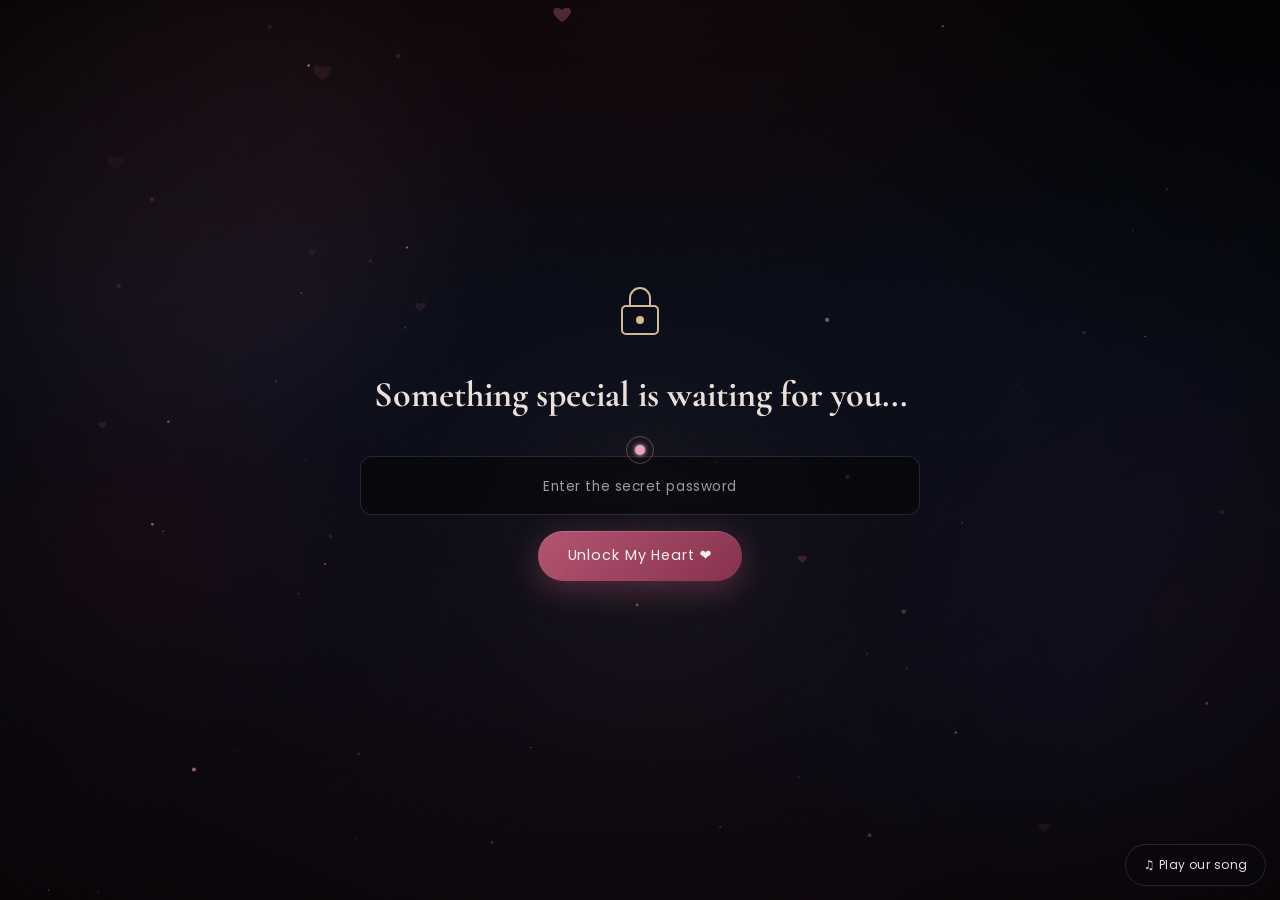
==== birthday.html @ c13ff8ac "kabir" ====
<!DOCTYPE html>
<html lang="en">
<head>
  <meta charset="UTF-8" />
  <meta name="viewport" content="width=device-width, initial-scale=1.0, viewport-fit=cover" />
  <meta name="theme-color" content="#050508" />
  <meta name="description" content="Something special is waiting for Nida." />
  <meta property="og:title" content="Nida ❤️ — Something Special" />
  <meta property="og:description" content="Something special is waiting for you..." />
  <meta property="og:type" content="website" />
  <title>Nida ❤️ — Something Special</title>
  <link rel="preconnect" href="https://fonts.googleapis.com" />
  <link rel="preconnect" href="https://fonts.gstatic.com" crossorigin />
  <link href="https://fonts.googleapis.com/css2?family=Cormorant+Garamond:ital,wght@0,400;0,500;0,600;1,400;1,500&family=Playfair+Display:ital,wght@0,400;0,600;1,400&family=Poppins:wght@300;400;500&display=swap" rel="stylesheet" />
  <link rel="stylesheet" href="css/style.css" />
</head>
<body>
  <div class="bg-layer bg-gradient vignette" aria-hidden="true"></div>

  <!-- Password lock -->
  <section class="lock-screen" id="lock-screen" aria-labelledby="lock-title">
    <div class="early-notice" id="early-notice" hidden>
      <p>The final surprise isn't ready yet ❤️</p>
      <div class="countdown" id="early-countdown"></div>
      <p class="muted" style="font-size:0.85rem;margin-top:0.75rem">
        You can still unlock it if you know the secret.
      </p>
    </div>

    <svg class="lock-icon" viewBox="0 0 64 64" fill="none" stroke="currentColor" stroke-width="2" aria-hidden="true">
      <rect x="14" y="28" width="36" height="28" rx="4" />
      <path d="M22 28 v-8 a10 10 0 0 1 20 0 v8" />
      <circle cx="32" cy="42" r="3" fill="currentColor" />
    </svg>

    <h1 class="lock-screen__title" id="lock-title">Something special is waiting for you...</h1>

    <form class="lock-form" id="lock-form" autocomplete="off">
      <label class="sr-only" for="password-input">Enter the secret password</label>
      <input
        class="lock-input"
        id="password-input"
        type="password"
        inputmode="numeric"
        placeholder="Enter the secret password"
        maxlength="20"
        required
      />
      <button type="submit" class="btn btn-primary magnetic">Unlock My Heart ❤️</button>
      <p class="lock-error" id="lock-error" role="alert"></p>
    </form>
  </section>

  <div id="unlock-reveal" hidden style="position:fixed;inset:0;z-index:7100;display:none;flex-direction:column;align-items:center;justify-content:center;text-align:center;padding:2rem;pointer-events:none">
    <p class="unlock-line page-title" style="opacity:0">Happy Birthday, Nida ❤️</p>
    <p class="unlock-line page-subtitle" style="opacity:0;color:var(--gold)">September 15</p>
    <p class="unlock-line" style="opacity:0;font-family:var(--font-display);font-size:1.25rem">
      Today is all about you.
    </p>
  </div>

  <div class="unlock-overlay" id="unlock-overlay" aria-hidden="true">
    <div class="unlock-burst"></div>
  </div>

  <!-- Unlocked birthday experience -->
  <div class="birthday-content" id="birthday-content" hidden>

    <!-- HERO -->
    <section class="birthday-hero" aria-label="Happy Birthday hero">
      <div class="glow-heart-bg" aria-hidden="true"></div>
      <div class="ornament" aria-hidden="true">
        <span class="ornament__line"></span>
        <span class="ornament__diamond">✦</span>
        <span class="ornament__line"></span>
      </div>
      <p class="birthday-hero__date" style="opacity:0">September 15</p>
      <p class="birthday-hero__label">Happy Birthday</p>
      <h1 class="birthday-hero__name">Nida ❤️</h1>
      <p class="birthday-hero__from">From Kabir</p>
      <div class="ornament" aria-hidden="true" style="margin-top:1.75rem">
        <span class="ornament__line"></span>
        <span class="ornament__diamond">✧</span>
        <span class="ornament__line"></span>
      </div>
      <p class="scroll-hint" aria-hidden="true">Scroll gently</p>
    </section>

    <!-- EPIGRAPH -->
    <section class="section bday-section" aria-label="Dedication">
      <div class="container narrow">
        <blockquote class="epigraph" data-scroll="blur">
          <p>“Some people arrive in your life and quietly become home.”</p>
          <footer>— for Nida, always</footer>
        </blockquote>
      </div>
    </section>

    <!-- MESSAGE -->
    <section class="section bday-section" aria-labelledby="message-heading">
      <div class="container narrow">
        <div class="section-head">
          <span class="chapter-tag">A Message</span>
          <h2 class="page-title" id="message-heading" data-scroll>Today, I just want you to know...</h2>
        </div>
        <div class="message-stack elegant-stack">
          <p>You deserve every beautiful thing life has to offer.</p>
          <p>Your smile has a way of making everything feel a little lighter.</p>
          <p>I hope this year brings you countless reasons to smile.</p>
          <p>And I hope I get to be there for many of those moments.</p>
          <p>Happy Birthday to someone who means more to me than words can explain.</p>
          <p>Always keep smiling, Nida.</p>
          <p class="message-sign">With love,<br />Kabir ❤️</p>
        </div>
      </div>
    </section>

    <!-- WISHES -->
    <section class="section bday-section" aria-labelledby="wishes-heading">
      <div class="container">
        <div class="section-head">
          <span class="chapter-tag">For This Year</span>
          <h2 class="page-title" id="wishes-heading" data-scroll>My wishes for you</h2>
          <p class="page-subtitle">Soft ones. Honest ones. Yours.</p>
        </div>
        <ul class="wish-list">
          <li class="wish-item" data-scroll>
            <span class="wish-item__mark">I.</span>
            <div>
              <h3>Peace</h3>
              <p>Mornings that feel unhurried, and nights that feel safe.</p>
            </div>
          </li>
          <li class="wish-item" data-scroll>
            <span class="wish-item__mark">II.</span>
            <div>
              <h3>Laughter</h3>
              <p>The kind that finds you even on ordinary Tuesdays.</p>
            </div>
          </li>
          <li class="wish-item" data-scroll>
            <span class="wish-item__mark">III.</span>
            <div>
              <h3>Courage</h3>
              <p>To choose yourself — gently, firmly, again and again.</p>
            </div>
          </li>
          <li class="wish-item" data-scroll>
            <span class="wish-item__mark">IV.</span>
            <div>
              <h3>Wonder</h3>
              <p>Little moments that still manage to surprise you.</p>
            </div>
          </li>
          <li class="wish-item" data-scroll>
            <span class="wish-item__mark">V.</span>
            <div>
              <h3>Love</h3>
              <p>The steady kind — including mine, always near.</p>
            </div>
          </li>
        </ul>
      </div>
    </section>

    <!-- GALLERY -->
    <section class="section bday-section" aria-labelledby="gallery-heading">
      <div class="container">
        <div class="section-head">
          <span class="chapter-tag">Portraits of Us</span>
          <h2 class="page-title" id="gallery-heading" data-scroll>A few favorite frames</h2>
          <p class="page-subtitle">Tap to view</p>
        </div>
        <div class="final-gallery classic-gallery">
          <div class="gallery-item" role="button" tabindex="0" aria-label="View photo of Nida">
            <img src="assets/images/nida-1.jpg" alt="Nida" loading="lazy" data-fallback="Beautiful, as always." />
            <div class="gallery-item__caption">Beautiful, as always.</div>
          </div>
          <div class="gallery-item" role="button" tabindex="0" aria-label="View second photo of Nida">
            <img src="assets/images/nida-2.jpg" alt="Nida smiling" loading="lazy" data-fallback="Beautiful, as always." />
            <div class="gallery-item__caption">Beautiful, as always.</div>
          </div>
          <div class="gallery-item" role="button" tabindex="0" aria-label="View photo of us">
            <img src="assets/images/couple-1.jpg" alt="Kabir and Nida" loading="lazy" data-fallback="Us." />
            <div class="gallery-item__caption">Us.</div>
          </div>
          <div class="gallery-item" role="button" tabindex="0" aria-label="View another photo of us">
            <img src="assets/images/couple-2.jpg" alt="Kabir and Nida together" loading="lazy" data-fallback="Us." />
            <div class="gallery-item__caption">Us.</div>
          </div>
        </div>
      </div>
    </section>

    <!-- REASONS -->
    <section class="section bday-section" aria-labelledby="reasons-heading">
      <div class="container narrow">
        <div class="section-head">
          <span class="chapter-tag">Quiet Truths</span>
          <h2 class="page-title" id="reasons-heading" data-scroll>Why you matter to me</h2>
        </div>
        <div class="reason-grid">
          <article class="reason-card" data-scroll>The way your presence softens a room.</article>
          <article class="reason-card" data-scroll>How you care — without needing an audience.</article>
          <article class="reason-card" data-scroll>Your smile, which somehow resets the day.</article>
          <article class="reason-card" data-scroll>The comfort of simply being beside you.</article>
          <article class="reason-card" data-scroll>Your mind — curious, kind, entirely you.</article>
          <article class="reason-card" data-scroll>Every ordinary moment that becomes special with you.</article>
        </div>
      </div>
    </section>

    <!-- PROMISES -->
    <section class="section bday-section" aria-labelledby="promises-heading">
      <div class="container narrow">
        <div class="section-head">
          <span class="chapter-tag">From Me to You</span>
          <h2 class="page-title" id="promises-heading" data-scroll>A few promises</h2>
        </div>
        <ol class="promise-list">
          <li data-scroll>To keep choosing kindness with you.</li>
          <li data-scroll>To celebrate you on more days than just this one.</li>
          <li data-scroll>To keep making memories worth keeping.</li>
          <li data-scroll>To stay — in the quiet ways that matter.</li>
        </ol>
      </div>
    </section>

    <!-- MONOGRAM -->
    <section class="section bday-section monogram-section" aria-label="Kabir and Nida">
      <div class="container text-center">
        <div class="monogram" data-scroll="scale">
          <span>K</span>
          <span class="monogram__heart" aria-hidden="true">♥</span>
          <span>N</span>
        </div>
        <p class="monogram-caption">Kabir × Nida</p>
        <p class="muted" style="margin-top:0.75rem;font-size:0.85rem;letter-spacing:0.12em">EST. in the heart</p>
      </div>
    </section>

    <!-- TAP HEART -->
    <section class="section tap-heart-wrap bday-section" aria-labelledby="tap-heading">
      <div class="section-head">
        <span class="chapter-tag">A Little Game</span>
        <h2 class="page-title" id="tap-heading">Tap the heart...</h2>
      </div>
      <button type="button" class="tap-heart" id="tap-heart" aria-label="Send love">
        <svg viewBox="0 0 64 64" fill="currentColor" aria-hidden="true">
          <path d="M32 56 S4 36 4 22 C4 12 14 8 22 14 C26 17 32 24 32 24 C32 24 38 17 42 14 C50 8 60 12 60 22 C60 36 32 56 32 56 Z"/>
        </svg>
      </button>
      <p class="heart-messages" id="heart-messages" aria-live="polite"></p>
      <div id="heart-after" hidden>
        <p class="page-subtitle" style="color:var(--pink-soft)">Okay... I think you've sent enough love ❤️</p>
        <p class="muted">Although... can you ever send too much?</p>
      </div>
    </section>

    <!-- LOVE METER -->
    <section class="section bday-section" aria-labelledby="meter-heading">
      <div class="love-meter">
        <div class="section-head">
          <span class="chapter-tag">Scientific, Obviously</span>
          <h2 class="page-title" id="meter-heading">How much does Kabir love Nida?</h2>
        </div>
        <p class="love-meter__value" id="love-value">0%</p>
        <label class="sr-only" for="love-slider">Love meter</label>
        <input type="range" id="love-slider" min="0" max="100" value="0" />
        <p class="love-meter__label" id="love-label">Move the slider...</p>
      </div>
    </section>

    <!-- CANDLE WISH -->
    <section class="section bday-section" aria-labelledby="candle-heading">
      <div class="container narrow text-center">
        <div class="section-head">
          <span class="chapter-tag">Make a Wish</span>
          <h2 class="page-title" id="candle-heading" data-scroll>Blow out the candle</h2>
          <p class="page-subtitle">Tap the flame — then wish for something beautiful.</p>
        </div>
        <button type="button" class="candle" id="candle-btn" aria-label="Blow out the candle">
          <span class="candle__flame" id="candle-flame" aria-hidden="true"></span>
          <span class="candle__wick" aria-hidden="true"></span>
          <span class="candle__body" aria-hidden="true"></span>
          <span class="candle__plate" aria-hidden="true"></span>
        </button>
        <p class="candle-wish" id="candle-wish" aria-live="polite"></p>
      </div>
    </section>

    <!-- FINAL -->
    <section class="section bday-section text-center finale-section">
      <div class="ornament" aria-hidden="true">
        <span class="ornament__line"></span>
        <span class="ornament__diamond">✦</span>
        <span class="ornament__line"></span>
      </div>
      <p class="finale-lead" data-scroll>Whenever you're ready...</p>
      <button type="button" class="btn btn-primary magnetic" id="final-surprise-btn">
        One Last Thing...
      </button>
      <p class="made-with-love">Made with love, by Kabir.</p>
    </section>
  </div>

  <div class="lightbox" id="lightbox" aria-hidden="true" role="dialog" aria-label="Photo viewer">
    <button type="button" class="lightbox__close" id="lightbox-close" aria-label="Close">×</button>
    <img id="lightbox-img" src="" alt="" />
  </div>

  <div class="final-sequence" id="final-sequence" aria-live="polite">
    <p class="final-sequence__text" id="final-sequence-text"></p>
  </div>

  <button class="music-btn" type="button" aria-label="Toggle music">
    <span class="eq" aria-hidden="true"><span></span><span></span><span></span><span></span></span>
    <span class="music-label">♫ Play our song</span>
  </button>

  <script src="https://cdn.jsdelivr.net/npm/gsap@3.12.5/dist/gsap.min.js"></script>
  <script src="https://cdn.jsdelivr.net/npm/gsap@3.12.5/dist/ScrollTrigger.min.js"></script>
  <script src="https://cdn.jsdelivr.net/npm/gsap@3.12.5/dist/TextPlugin.min.js"></script>
  <script src="js/main.js"></script>
  <script src="js/animations.js"></script>
  <script src="js/countdown.js"></script>
  <script src="js/birthday.js"></script>
</body>
</html>
---- css/style.css ----
/* ============================================================
   Nida Birthday — Premium Romantic Microsite
   Made with love by Kabir
   ============================================================ */

:root {
  --bg-deep: #050508;
  --bg-navy: #0a0e1a;
  --bg-burgundy: #1a0a10;
  --rose: #e8a0b0;
  --rose-deep: #c45c7a;
  --pink-soft: #f2d0d8;
  --gold: #d4b896;
  --gold-bright: #f0dcc0;
  --warm-white: #f7f0eb;
  --cream: #ebe0d8;
  --text: #f0e8e4;
  --text-muted: rgba(240, 232, 228, 0.65);
  --glass: rgba(255, 255, 255, 0.06);
  --glass-border: rgba(255, 255, 255, 0.12);
  --glow-rose: rgba(196, 92, 122, 0.45);
  --glow-gold: rgba(212, 184, 150, 0.35);
  --font-display: "Cormorant Garamond", "Playfair Display", Georgia, serif;
  --font-serif: "Playfair Display", Georgia, serif;
  --font-sans: "Poppins", system-ui, sans-serif;
  --ease-elegant: cubic-bezier(0.22, 1, 0.36, 1);
  --radius: 16px;
  --transition: 0.45s var(--ease-elegant);
}

*,
*::before,
*::after {
  box-sizing: border-box;
  margin: 0;
  padding: 0;
}

html {
  scroll-behavior: smooth;
  font-size: 16px;
}

body {
  font-family: var(--font-sans);
  background: var(--bg-deep);
  color: var(--text);
  line-height: 1.6;
  overflow-x: hidden;
  min-height: 100vh;
  -webkit-font-smoothing: antialiased;
  cursor: none;
}

body.is-touch,
body.no-custom-cursor {
  cursor: auto;
}

body.is-touch .custom-cursor,
body.no-custom-cursor .custom-cursor {
  display: none !important;
}

img {
  max-width: 100%;
  height: auto;
  display: block;
}

a {
  color: inherit;
  text-decoration: none;
}

button {
  font-family: inherit;
  border: none;
  background: none;
  cursor: none;
  color: inherit;
}

body.is-touch button,
body.no-custom-cursor button {
  cursor: pointer;
}

button:focus-visible,
a:focus-visible,
input:focus-visible {
  outline: 2px solid var(--rose);
  outline-offset: 3px;
}

::selection {
  background: rgba(196, 92, 122, 0.45);
  color: var(--warm-white);
}

/* ---------- Typography ---------- */
.display {
  font-family: var(--font-display);
  font-weight: 400;
  letter-spacing: 0.02em;
}

.serif {
  font-family: var(--font-serif);
}

.muted {
  color: var(--text-muted);
}

.text-center {
  text-align: center;
}

/* ---------- Layout ---------- */
.page {
  position: relative;
  min-height: 100vh;
  isolation: isolate;
}

.section {
  position: relative;
  padding: clamp(3rem, 8vw, 6rem) clamp(1.25rem, 5vw, 4rem);
  z-index: 2;
}

.container {
  width: min(960px, 100%);
  margin-inline: auto;
}

.container-wide {
  width: min(1200px, 100%);
  margin-inline: auto;
}

.hero {
  min-height: 100vh;
  display: flex;
  flex-direction: column;
  align-items: center;
  justify-content: center;
  text-align: center;
  padding: 2rem 1.25rem;
  position: relative;
  z-index: 2;
}

/* ---------- Background layers ---------- */
.bg-layer {
  position: fixed;
  inset: 0;
  z-index: 0;
  pointer-events: none;
  overflow: hidden;
}

.bg-gradient {
  background:
    radial-gradient(ellipse 80% 60% at 50% 0%, rgba(26, 10, 16, 0.9), transparent 55%),
    radial-gradient(ellipse 50% 40% at 80% 80%, rgba(10, 14, 26, 0.8), transparent 50%),
    radial-gradient(ellipse 40% 50% at 10% 60%, rgba(40, 12, 24, 0.5), transparent 45%),
    linear-gradient(180deg, #050508 0%, #0a0e1a 40%, #120810 100%);
}

.vignette::after {
  content: "";
  position: absolute;
  inset: 0;
  background: radial-gradient(ellipse at center, transparent 40%, rgba(0, 0, 0, 0.55) 100%);
  pointer-events: none;
}

.film-grain {
  position: fixed;
  inset: 0;
  z-index: 50;
  pointer-events: none;
  opacity: 0.045;
  mix-blend-mode: overlay;
  background-image: url("data:image/svg+xml,%3Csvg viewBox='0 0 200 200' xmlns='http://www.w3.org/2000/svg'%3E%3Cfilter id='n'%3E%3CfeTurbulence type='fractalNoise' baseFrequency='0.85' numOctaves='4' stitchTiles='stitch'/%3E%3C/filter%3E%3Crect width='100%25' height='100%25' filter='url(%23n)'/%3E%3C/svg%3E");
}

.canvas-particles {
  position: fixed;
  inset: 0;
  width: 100%;
  height: 100%;
  z-index: 1;
  pointer-events: none;
}

/* Soft ambient blobs */
.blob {
  position: absolute;
  border-radius: 50%;
  filter: blur(80px);
  opacity: 0.35;
  animation: blobFloat 18s ease-in-out infinite;
}

.blob-1 {
  width: 40vw;
  height: 40vw;
  max-width: 480px;
  max-height: 480px;
  background: rgba(196, 92, 122, 0.35);
  top: -10%;
  left: -5%;
}

.blob-2 {
  width: 35vw;
  height: 35vw;
  max-width: 400px;
  max-height: 400px;
  background: rgba(80, 40, 100, 0.3);
  bottom: 10%;
  right: -8%;
  animation-delay: -6s;
}

.blob-3 {
  width: 25vw;
  height: 25vw;
  max-width: 280px;
  max-height: 280px;
  background: rgba(212, 184, 150, 0.15);
  top: 45%;
  left: 40%;
  animation-delay: -12s;
}

@keyframes blobFloat {
  0%, 100% { transform: translate(0, 0) scale(1); }
  33% { transform: translate(30px, -20px) scale(1.05); }
  66% { transform: translate(-20px, 25px) scale(0.95); }
}

/* ---------- Custom cursor ---------- */
.custom-cursor {
  position: fixed;
  top: 0;
  left: 0;
  width: 10px;
  height: 10px;
  border-radius: 50%;
  background: var(--rose);
  box-shadow: 0 0 16px var(--glow-rose), 0 0 4px var(--pink-soft);
  pointer-events: none;
  z-index: 9999;
  transform: translate(-50%, -50%);
  mix-blend-mode: screen;
  transition: width 0.25s var(--ease-elegant), height 0.25s var(--ease-elegant), background 0.25s;
  will-change: transform;
}

.custom-cursor.expanded {
  width: 48px;
  height: 48px;
  background: rgba(232, 160, 176, 0.25);
  border: 1px solid rgba(232, 160, 176, 0.5);
  mix-blend-mode: normal;
}

.custom-cursor.view-mode {
  width: auto;
  height: auto;
  padding: 0.4rem 0.75rem;
  border-radius: 999px;
  background: rgba(10, 8, 12, 0.85);
  border: 1px solid var(--glass-border);
  font-size: 0.7rem;
  letter-spacing: 0.08em;
  color: var(--pink-soft);
  mix-blend-mode: normal;
  box-shadow: 0 4px 24px rgba(0, 0, 0, 0.4);
}

.custom-cursor.view-mode::after {
  content: attr(data-label);
  white-space: nowrap;
}

.custom-cursor-ring {
  position: fixed;
  top: 0;
  left: 0;
  width: 28px;
  height: 28px;
  border: 1px solid rgba(232, 160, 176, 0.35);
  border-radius: 50%;
  pointer-events: none;
  z-index: 9998;
  transform: translate(-50%, -50%);
  transition: width 0.3s, height 0.3s, opacity 0.3s;
  will-change: transform;
}

/* ---------- Page transition overlay ---------- */
.page-transition {
  position: fixed;
  inset: 0;
  z-index: 10000;
  background: #000;
  display: flex;
  align-items: center;
  justify-content: center;
  pointer-events: none;
  opacity: 0;
  visibility: hidden;
}

.page-transition.active {
  pointer-events: all;
  visibility: visible;
}

.page-transition__text {
  font-family: var(--font-display);
  font-size: clamp(1.5rem, 4vw, 2.5rem);
  color: var(--pink-soft);
  letter-spacing: 0.15em;
  opacity: 0;
}

/* ---------- Buttons ---------- */
.btn {
  display: inline-flex;
  align-items: center;
  justify-content: center;
  gap: 0.5rem;
  padding: 0.95rem 1.85rem;
  min-height: 48px;
  border-radius: 999px;
  font-size: 0.9rem;
  font-weight: 400;
  letter-spacing: 0.06em;
  position: relative;
  overflow: hidden;
  transition: transform var(--transition), box-shadow var(--transition), background var(--transition);
  z-index: 1;
}

.btn-primary {
  background: linear-gradient(135deg, rgba(196, 92, 122, 0.9), rgba(140, 50, 80, 0.95));
  color: var(--warm-white);
  box-shadow: 0 8px 32px rgba(196, 92, 122, 0.35), inset 0 1px 0 rgba(255, 255, 255, 0.15);
}

.btn-primary:hover,
.btn-primary:focus-visible {
  transform: translateY(-2px);
  box-shadow: 0 12px 40px rgba(196, 92, 122, 0.5), inset 0 1px 0 rgba(255, 255, 255, 0.2);
}

.btn-ghost {
  background: transparent;
  border: 1px solid var(--glass-border);
  color: var(--pink-soft);
  backdrop-filter: blur(8px);
}

.btn-ghost:hover,
.btn-ghost:focus-visible {
  background: var(--glass);
  border-color: rgba(232, 160, 176, 0.4);
  transform: translateY(-2px);
}

.btn-gold {
  background: linear-gradient(135deg, rgba(212, 184, 150, 0.25), rgba(196, 92, 122, 0.35));
  border: 1px solid rgba(212, 184, 150, 0.4);
  color: var(--gold-bright);
}

.magnetic {
  will-change: transform;
}

/* ---------- Music control ---------- */
.music-btn {
  position: fixed;
  bottom: 1.25rem;
  right: 1.25rem;
  z-index: 100;
  display: inline-flex;
  align-items: center;
  gap: 0.6rem;
  padding: 0.7rem 1.1rem;
  border-radius: 999px;
  background: rgba(10, 8, 14, 0.75);
  border: 1px solid var(--glass-border);
  backdrop-filter: blur(12px);
  font-size: 0.75rem;
  letter-spacing: 0.04em;
  color: var(--cream);
  transition: var(--transition);
}

.music-btn:hover {
  border-color: rgba(232, 160, 176, 0.45);
  color: var(--pink-soft);
}

.eq {
  display: none;
  align-items: flex-end;
  gap: 2px;
  height: 14px;
}

.music-btn.is-playing .eq {
  display: inline-flex;
}

.eq span {
  width: 2px;
  background: var(--rose);
  border-radius: 1px;
  animation: eqBounce 0.8s ease-in-out infinite;
}

.eq span:nth-child(1) { height: 40%; animation-delay: 0s; }
.eq span:nth-child(2) { height: 80%; animation-delay: 0.15s; }
.eq span:nth-child(3) { height: 55%; animation-delay: 0.3s; }
.eq span:nth-child(4) { height: 90%; animation-delay: 0.1s; }

@keyframes eqBounce {
  0%, 100% { transform: scaleY(0.4); }
  50% { transform: scaleY(1); }
}

/* ---------- Countdown ---------- */
.countdown {
  display: flex;
  flex-wrap: wrap;
  justify-content: center;
  gap: clamp(0.75rem, 3vw, 1.5rem);
  margin: 2.5rem 0;
}

.countdown__unit {
  min-width: clamp(70px, 18vw, 110px);
  padding: 1.1rem 0.75rem;
  background: var(--glass);
  border: 1px solid var(--glass-border);
  border-radius: var(--radius);
  backdrop-filter: blur(16px);
  text-align: center;
  box-shadow: 0 8px 32px rgba(0, 0, 0, 0.3);
}

.countdown__value {
  font-family: var(--font-display);
  font-size: clamp(2rem, 8vw, 3.5rem);
  line-height: 1.1;
  color: var(--warm-white);
  text-shadow: 0 0 40px var(--glow-rose);
}

.countdown__label {
  font-size: 0.65rem;
  text-transform: uppercase;
  letter-spacing: 0.18em;
  color: var(--text-muted);
  margin-top: 0.35rem;
}

.countdown--huge .countdown__value {
  font-size: clamp(2.5rem, 12vw, 5rem);
}

.countdown--hours-only .countdown__unit {
  min-width: clamp(90px, 22vw, 140px);
}

.countdown-complete {
  font-family: var(--font-display);
  font-size: clamp(1.75rem, 5vw, 2.75rem);
  color: var(--pink-soft);
  text-shadow: 0 0 30px var(--glow-rose);
}

/* ---------- Signature / footer ---------- */
.made-with-love {
  margin-top: 2.5rem;
  font-size: 0.8rem;
  letter-spacing: 0.08em;
  color: var(--text-muted);
}

/* ---------- Index hero ---------- */
.hero-line {
  font-family: var(--font-display);
  font-size: clamp(1.25rem, 3.5vw, 1.85rem);
  color: var(--cream);
  opacity: 0;
  margin-bottom: 1rem;
}

.hero-name {
  font-family: var(--font-display);
  font-size: clamp(3.5rem, 14vw, 7rem);
  line-height: 1;
  color: var(--warm-white);
  text-shadow: 0 0 60px var(--glow-rose);
  opacity: 0;
  margin: 0.5rem 0 1.25rem;
}

.hero-name .char {
  display: inline-block;
}

.hero-sub {
  font-size: clamp(0.95rem, 2.5vw, 1.15rem);
  color: var(--text-muted);
  opacity: 0;
  margin-bottom: 0.5rem;
}

.heart-glow {
  display: inline-block;
  color: var(--rose-deep);
  filter: drop-shadow(0 0 12px var(--glow-rose));
  animation: heartPulse 2.4s ease-in-out infinite;
}

@keyframes heartPulse {
  0%, 100% { transform: scale(1); filter: drop-shadow(0 0 8px var(--glow-rose)); }
  50% { transform: scale(1.12); filter: drop-shadow(0 0 20px var(--glow-rose)); }
}

/* ---------- Day 1 — Envelope ---------- */
.envelope-scene {
  display: flex;
  flex-direction: column;
  align-items: center;
  gap: 1.5rem;
  max-width: 560px;
  margin: 0 auto;
  width: 100%;
}

.mail-stage {
  position: relative;
  width: min(300px, 82vw);
  height: 220px;
  display: flex;
  align-items: flex-end;
  justify-content: center;
  margin: 0.5rem 0 0.25rem;
  overflow: visible;
}

.envelope {
  position: relative;
  width: 100%;
  height: 170px;
  cursor: none;
  perspective: 1200px;
  transform-style: preserve-3d;
  z-index: 2;
}

body.is-touch .envelope,
body.no-custom-cursor .envelope {
  cursor: pointer;
}

.envelope.is-open {
  pointer-events: none;
}

.envelope__back {
  position: absolute;
  inset: 0;
  background: linear-gradient(145deg, #2e1822, #1a0c14);
  border: 1px solid rgba(212, 184, 150, 0.28);
  border-radius: 8px;
  box-shadow: 0 18px 40px rgba(0, 0, 0, 0.45);
  z-index: 1;
}

.envelope__letter {
  position: absolute;
  left: 50%;
  top: 28%;
  width: 86%;
  min-height: 100px;
  padding: 1.1rem 1rem;
  background: linear-gradient(180deg, #f7efe8, #eadfd4);
  color: #2a1818;
  border-radius: 6px;
  font-family: var(--font-display);
  font-size: clamp(1rem, 3.2vw, 1.2rem);
  text-align: center;
  line-height: 1.35;
  display: flex;
  align-items: center;
  justify-content: center;
  z-index: 2;
  opacity: 0;
  transform: translateX(-50%) translateY(36px) scale(0.94);
  box-shadow: 0 8px 24px rgba(0, 0, 0, 0.25);
  pointer-events: none;
}

.envelope__letter.is-out {
  z-index: 5;
}

.envelope__pocket {
  position: absolute;
  inset: 0;
  z-index: 3;
  pointer-events: none;
  border-radius: 8px;
  overflow: hidden;
}

.envelope__pocket::before {
  content: "";
  position: absolute;
  left: 0;
  right: 0;
  bottom: 0;
  height: 58%;
  background: linear-gradient(180deg, #241018 0%, #1a0c14 100%);
  border: 1px solid rgba(212, 184, 150, 0.2);
  border-top: none;
  border-radius: 0 0 8px 8px;
  clip-path: polygon(0 35%, 50% 0, 100% 35%, 100% 100%, 0 100%);
}

.envelope__flap {
  position: absolute;
  top: 0;
  left: 0;
  width: 100%;
  height: 55%;
  z-index: 4;
  transform-origin: top center;
  transform-style: preserve-3d;
  backface-visibility: hidden;
}

.envelope__flap::before {
  content: "";
  position: absolute;
  inset: 0;
  background: linear-gradient(160deg, #3d1c2a, #261018);
  border: 1px solid rgba(212, 184, 150, 0.25);
  clip-path: polygon(0 0, 100% 0, 50% 100%);
  box-shadow: 0 6px 16px rgba(0, 0, 0, 0.2);
}

.envelope.is-open .envelope__flap {
  z-index: 1;
}

.envelope__seal {
  position: absolute;
  top: 42%;
  left: 50%;
  transform: translate(-50%, -50%);
  width: 40px;
  height: 40px;
  border-radius: 50%;
  background: radial-gradient(circle at 35% 35%, var(--rose), var(--rose-deep));
  box-shadow: 0 0 20px var(--glow-rose), 0 4px 10px rgba(0, 0, 0, 0.35);
  z-index: 6;
  display: flex;
  align-items: center;
  justify-content: center;
  font-size: 1rem;
  color: #fff;
}

.letter-reveal {
  max-width: 520px;
  margin: 0.5rem auto 0;
  text-align: center;
  position: relative;
  z-index: 2;
  padding: 0 0.5rem 2rem;
}

.letter-reveal.is-visible {
  margin-top: 0.75rem;
}

.letter-reveal p {
  font-family: var(--font-display);
  font-size: clamp(1.05rem, 2.8vw, 1.35rem);
  line-height: 1.75;
  color: var(--cream);
  margin-bottom: 1rem;
  opacity: 0;
}

.hint-tap {
  font-size: 0.8rem;
  letter-spacing: 0.1em;
  color: var(--text-muted);
  margin-top: 0.25rem;
  transition: opacity 0.4s ease;
}

/* ---------- Day 2 — Compliment cards ---------- */
.cards-grid {
  display: grid;
  grid-template-columns: repeat(auto-fill, minmax(min(100%, 220px), 1fr));
  gap: 1.25rem;
  perspective: 1200px;
}

.compliment-card {
  position: relative;
  height: 140px;
  transform-style: preserve-3d;
  cursor: none;
}

body.is-touch .compliment-card {
  cursor: pointer;
}

.compliment-card__inner {
  position: absolute;
  inset: 0;
  transform-style: preserve-3d;
  transition: transform 0.8s var(--ease-elegant);
}

.compliment-card.is-flipped .compliment-card__inner {
  transform: rotateY(180deg);
}

.compliment-card__face {
  position: absolute;
  inset: 0;
  backface-visibility: hidden;
  -webkit-backface-visibility: hidden;
  border-radius: var(--radius);
  display: flex;
  align-items: center;
  justify-content: center;
  padding: 1.25rem;
  text-align: center;
  border: 1px solid var(--glass-border);
}

.compliment-card__front {
  background: rgba(20, 12, 18, 0.85);
  backdrop-filter: blur(12px);
  filter: blur(1px);
  color: var(--text-muted);
  font-size: 0.85rem;
  letter-spacing: 0.12em;
  text-transform: uppercase;
}

.compliment-card.is-flipped .compliment-card__front {
  filter: none;
}

.compliment-card__back {
  background: linear-gradient(145deg, rgba(60, 24, 36, 0.95), rgba(30, 12, 22, 0.98));
  transform: rotateY(180deg);
  font-family: var(--font-display);
  font-size: clamp(1.05rem, 2.5vw, 1.3rem);
  color: var(--warm-white);
  box-shadow: 0 0 40px var(--glow-rose), inset 0 0 30px rgba(196, 92, 122, 0.15);
  border-color: rgba(232, 160, 176, 0.35);
}

.final-compliment {
  margin-top: 3rem;
  font-family: var(--font-display);
  font-size: clamp(1.2rem, 3vw, 1.6rem);
  color: var(--pink-soft);
  text-align: center;
  opacity: 0;
}

/* ---------- Day 3 — Memories ---------- */
.memory-stage {
  position: relative;
}

.memory-item {
  display: grid;
  grid-template-columns: 1fr;
  gap: 1.5rem;
  align-items: center;
  margin-bottom: clamp(4rem, 12vh, 8rem);
  opacity: 0;
}

@media (min-width: 768px) {
  .memory-item {
    grid-template-columns: 1.2fr 0.8fr;
    gap: 3rem;
  }

  .memory-item:nth-child(even) {
    grid-template-columns: 0.8fr 1.2fr;
  }

  .memory-item:nth-child(even) .memory-frame {
    order: 2;
  }
}

.memory-frame {
  position: relative;
  border-radius: 4px;
  overflow: hidden;
  aspect-ratio: 4 / 5;
  max-height: 70vh;
  background: linear-gradient(145deg, #1a1018, #0e0a10);
  box-shadow:
    0 30px 80px rgba(0, 0, 0, 0.55),
    0 0 0 1px rgba(212, 184, 150, 0.2),
    inset 0 0 60px rgba(0, 0, 0, 0.3);
}

.memory-frame::before {
  content: "";
  position: absolute;
  inset: 0;
  border: 12px solid rgba(20, 12, 16, 0.9);
  z-index: 2;
  pointer-events: none;
  box-shadow: inset 0 0 40px rgba(0, 0, 0, 0.4);
}

.memory-frame::after {
  content: "";
  position: absolute;
  inset: 0;
  background: linear-gradient(120deg, transparent 40%, rgba(255, 200, 180, 0.08) 50%, transparent 60%);
  z-index: 3;
  pointer-events: none;
  mix-blend-mode: soft-light;
  animation: lightLeak 8s ease-in-out infinite;
}

@keyframes lightLeak {
  0%, 100% { opacity: 0.3; transform: translateX(-10%); }
  50% { opacity: 0.7; transform: translateX(10%); }
}

.memory-frame img {
  width: 100%;
  height: 100%;
  object-fit: cover;
  transform: scale(1.08);
  will-change: transform;
}

.memory-placeholder {
  width: 100%;
  height: 100%;
  display: flex;
  flex-direction: column;
  align-items: center;
  justify-content: center;
  gap: 0.75rem;
  background:
    radial-gradient(circle at 30% 30%, rgba(196, 92, 122, 0.25), transparent 50%),
    linear-gradient(160deg, #1e1218, #0c0810);
  color: var(--text-muted);
  font-family: var(--font-display);
  font-size: 1.1rem;
  padding: 2rem;
  text-align: center;
}

.memory-caption {
  font-family: var(--font-display);
  font-size: clamp(1.35rem, 3.5vw, 2rem);
  color: var(--cream);
  line-height: 1.4;
}

.memory-caption span {
  display: block;
  font-family: var(--font-sans);
  font-size: 0.75rem;
  letter-spacing: 0.14em;
  text-transform: uppercase;
  color: var(--gold);
  margin-bottom: 0.75rem;
}

.memory-closing {
  text-align: center;
  font-family: var(--font-display);
  font-size: clamp(1.25rem, 3.5vw, 1.85rem);
  color: var(--pink-soft);
  max-width: 560px;
  margin: 0 auto 3rem;
  line-height: 1.5;
}

/* ---------- Day 4 — Letter ---------- */
.letter-page {
  background:
    radial-gradient(ellipse at 50% 20%, rgba(80, 40, 30, 0.35), transparent 50%),
    linear-gradient(180deg, #0c080a 0%, #16100e 50%, #0a0808 100%);
}

.letter-paper {
  width: min(640px, 100%);
  margin: 0 auto;
  padding: clamp(2rem, 6vw, 3.5rem);
  background:
    linear-gradient(180deg, rgba(40, 28, 24, 0.92), rgba(28, 18, 16, 0.95));
  border: 1px solid rgba(212, 184, 150, 0.18);
  border-radius: 4px;
  box-shadow:
    0 40px 100px rgba(0, 0, 0, 0.55),
    inset 0 0 80px rgba(0, 0, 0, 0.25),
    0 0 60px rgba(180, 100, 60, 0.08);
  position: relative;
}

.letter-paper::before {
  content: "";
  position: absolute;
  inset: 0;
  opacity: 0.04;
  background-image: url("data:image/svg+xml,%3Csvg viewBox='0 0 200 200' xmlns='http://www.w3.org/2000/svg'%3E%3Cfilter id='n'%3E%3CfeTurbulence type='fractalNoise' baseFrequency='0.7' numOctaves='3'/%3E%3C/filter%3E%3Crect width='100%25' height='100%25' filter='url(%23n)'/%3E%3C/svg%3E");
  pointer-events: none;
}

.letter-greeting {
  font-family: var(--font-display);
  font-size: clamp(1.75rem, 4vw, 2.25rem);
  color: var(--gold-bright);
  margin-bottom: 1.75rem;
  opacity: 0;
}

.letter-body {
  font-family: "Cormorant Garamond", var(--font-display);
  font-size: clamp(1.1rem, 2.8vw, 1.35rem);
  line-height: 1.9;
  color: var(--cream);
  white-space: pre-wrap;
  min-height: 200px;
}

.letter-body .typed-cursor {
  display: inline-block;
  width: 2px;
  height: 1.1em;
  background: var(--rose);
  margin-left: 2px;
  vertical-align: text-bottom;
  animation: blink 0.8s step-end infinite;
}

@keyframes blink {
  50% { opacity: 0; }
}

.letter-sign {
  margin-top: 2.5rem;
  font-family: var(--font-display);
  font-size: 1.25rem;
  color: var(--pink-soft);
  opacity: 0;
}

.heart-svg {
  width: 64px;
  height: 64px;
  margin-top: 1.5rem;
  opacity: 0;
}

.heart-svg path {
  fill: none;
  stroke: var(--rose-deep);
  stroke-width: 2;
  stroke-linecap: round;
  stroke-linejoin: round;
}

/* ---------- Day 5 — Quiz ---------- */
.quiz-card {
  width: min(560px, 100%);
  margin: 0 auto;
  padding: clamp(1.5rem, 4vw, 2.5rem);
  background: var(--glass);
  border: 1px solid var(--glass-border);
  border-radius: var(--radius);
  backdrop-filter: blur(16px);
  text-align: center;
}

.quiz-progress {
  display: flex;
  justify-content: center;
  gap: 0.5rem;
  margin-bottom: 1.5rem;
}

.quiz-dot {
  width: 8px;
  height: 8px;
  border-radius: 50%;
  background: rgba(255, 255, 255, 0.15);
  transition: var(--transition);
}

.quiz-dot.active {
  background: var(--rose);
  box-shadow: 0 0 12px var(--glow-rose);
}

.quiz-dot.done {
  background: var(--gold);
}

.quiz-question {
  font-family: var(--font-display);
  font-size: clamp(1.35rem, 3.5vw, 1.85rem);
  margin-bottom: 1.75rem;
  color: var(--warm-white);
}

.quiz-options {
  display: flex;
  flex-direction: column;
  gap: 0.75rem;
}

.quiz-option {
  padding: 1rem 1.25rem;
  border-radius: 12px;
  background: rgba(255, 255, 255, 0.04);
  border: 1px solid var(--glass-border);
  font-size: 0.95rem;
  transition: var(--transition);
  min-height: 48px;
}

.quiz-option:hover,
.quiz-option:focus-visible {
  background: rgba(196, 92, 122, 0.2);
  border-color: rgba(232, 160, 176, 0.4);
  transform: translateY(-2px);
}

.quiz-feedback {
  margin-top: 1.5rem;
  font-family: var(--font-display);
  font-size: 1.15rem;
  color: var(--pink-soft);
  min-height: 2em;
}

.quiz-score {
  font-size: 0.8rem;
  letter-spacing: 0.1em;
  color: var(--gold);
  margin-bottom: 1rem;
}

.quiz-result {
  display: none;
  text-align: center;
}

.quiz-result.is-visible {
  display: block;
}

/* ---------- Day 6 — Suspense ---------- */
.suspense-text {
  font-family: var(--font-display);
  font-size: clamp(1.5rem, 5vw, 2.75rem);
  color: var(--warm-white);
  text-align: center;
  min-height: 1.4em;
}

.pulse-heart {
  width: 80px;
  height: 80px;
  margin: 2rem auto;
  color: var(--rose-deep);
  filter: drop-shadow(0 0 24px var(--glow-rose));
}

.do-not-open {
  margin-top: 2rem;
}

.lock-message {
  margin-top: 1.5rem;
  font-family: var(--font-display);
  font-size: 1.2rem;
  color: var(--pink-soft);
  opacity: 0;
}

/* ---------- Birthday lock screen ---------- */
.lock-screen {
  min-height: 100vh;
  display: flex;
  flex-direction: column;
  align-items: center;
  justify-content: center;
  padding: 2rem 1.25rem;
  position: relative;
  z-index: 5;
}

.lock-screen__title {
  font-family: var(--font-display);
  font-size: clamp(1.5rem, 4vw, 2.25rem);
  text-align: center;
  margin-bottom: 2rem;
  color: var(--cream);
}

.lock-form {
  width: min(360px, 100%);
  display: flex;
  flex-direction: column;
  gap: 1rem;
  align-items: center;
}

.lock-input {
  width: 100%;
  padding: 1rem 1.25rem;
  border-radius: 12px;
  border: 1px solid var(--glass-border);
  background: rgba(0, 0, 0, 0.45);
  color: var(--warm-white);
  font-size: 16px; /* prevents iOS zoom on focus */
  letter-spacing: 0.2em;
  text-align: center;
  font-family: var(--font-sans);
  transition: var(--transition);
  cursor: text;
}

.lock-input::placeholder {
  letter-spacing: 0.04em;
  color: var(--text-muted);
  font-size: 0.85rem;
}

.lock-input:focus {
  border-color: rgba(232, 160, 176, 0.5);
  box-shadow: 0 0 30px rgba(196, 92, 122, 0.25);
  outline: none;
}

.lock-error {
  font-family: var(--font-display);
  color: var(--rose);
  font-size: 1.05rem;
  min-height: 1.5em;
  text-align: center;
  opacity: 0;
}

.lock-icon {
  width: 64px;
  height: 64px;
  margin-bottom: 1.5rem;
  color: var(--gold);
}

.early-notice {
  text-align: center;
  max-width: 420px;
  margin: 0 auto 2rem;
  padding: 1.25rem;
  border: 1px solid var(--glass-border);
  border-radius: var(--radius);
  background: var(--glass);
}

.early-notice p {
  font-family: var(--font-display);
  font-size: 1.15rem;
  color: var(--pink-soft);
  margin-bottom: 1rem;
}

/* ---------- Birthday content ---------- */
.birthday-content {
  display: none;
  position: relative;
  z-index: 2;
}

.birthday-content.is-unlocked {
  display: block;
}

.birthday-hero {
  min-height: 100vh;
  display: flex;
  flex-direction: column;
  align-items: center;
  justify-content: center;
  text-align: center;
  padding: 2rem;
  position: relative;
  overflow: hidden;
}

.glow-heart-bg {
  position: absolute;
  width: min(420px, 80vw);
  height: min(420px, 80vw);
  border-radius: 50%;
  background: radial-gradient(circle, rgba(196, 92, 122, 0.45) 0%, rgba(196, 92, 122, 0.1) 40%, transparent 70%);
  filter: blur(20px);
  z-index: 0;
  animation: heartPulse 3s ease-in-out infinite;
}

.birthday-hero__label {
  font-family: var(--font-display);
  font-size: clamp(2.5rem, 10vw, 5rem);
  color: var(--cream);
  position: relative;
  z-index: 1;
  opacity: 0;
}

.birthday-hero__name {
  font-family: var(--font-display);
  font-size: clamp(4rem, 16vw, 8rem);
  line-height: 1;
  color: var(--warm-white);
  text-shadow: 0 0 80px var(--glow-rose);
  position: relative;
  z-index: 1;
  opacity: 0;
  margin: 0.25rem 0;
}

.birthday-hero__from {
  font-size: 1rem;
  letter-spacing: 0.2em;
  text-transform: uppercase;
  color: var(--gold);
  position: relative;
  z-index: 1;
  opacity: 0;
  margin-top: 1rem;
}

.message-stack {
  max-width: 640px;
  margin: 0 auto;
  text-align: center;
}

.message-stack p {
  font-family: var(--font-display);
  font-size: clamp(1.15rem, 3vw, 1.55rem);
  line-height: 1.8;
  color: var(--cream);
  margin-bottom: 1.5rem;
  opacity: 0;
}

/* Final gallery */
.final-gallery {
  display: grid;
  grid-template-columns: repeat(2, 1fr);
  gap: 1rem;
}

@media (min-width: 768px) {
  .final-gallery {
    gap: 1.5rem;
  }
}

.gallery-item {
  position: relative;
  border-radius: 12px;
  overflow: hidden;
  aspect-ratio: 3 / 4;
  background: #120c10;
  border: 1px solid var(--glass-border);
  cursor: none;
}

body.is-touch .gallery-item {
  cursor: pointer;
}

.gallery-item img,
.gallery-item .memory-placeholder {
  width: 100%;
  height: 100%;
  object-fit: cover;
  transition: transform 0.8s var(--ease-elegant);
}

.gallery-item:hover img {
  transform: scale(1.06);
}

.gallery-item__caption {
  position: absolute;
  bottom: 0;
  left: 0;
  right: 0;
  padding: 1.5rem 1rem 1rem;
  background: linear-gradient(transparent, rgba(0, 0, 0, 0.75));
  font-family: var(--font-display);
  font-size: 1.1rem;
  color: var(--warm-white);
  z-index: 2;
}

/* Lightbox */
.lightbox {
  position: fixed;
  inset: 0;
  z-index: 8000;
  background: rgba(0, 0, 0, 0.92);
  display: flex;
  align-items: center;
  justify-content: center;
  padding: 2rem;
  opacity: 0;
  visibility: hidden;
  transition: opacity 0.4s, visibility 0.4s;
}

.lightbox.is-open {
  opacity: 1;
  visibility: visible;
}

.lightbox img {
  max-width: min(900px, 95vw);
  max-height: 85vh;
  object-fit: contain;
  border-radius: 4px;
  box-shadow: 0 20px 80px rgba(0, 0, 0, 0.6);
}

.lightbox__close {
  position: absolute;
  top: 1.25rem;
  right: 1.25rem;
  width: 44px;
  height: 44px;
  border-radius: 50%;
  border: 1px solid var(--glass-border);
  color: var(--warm-white);
  font-size: 1.25rem;
  display: flex;
  align-items: center;
  justify-content: center;
  background: rgba(0, 0, 0, 0.5);
}

/* Interactive heart */
.tap-heart-wrap {
  text-align: center;
  padding: 4rem 1rem;
}

.tap-heart {
  width: 120px;
  height: 120px;
  margin: 1.5rem auto;
  border: none;
  background: transparent;
  color: var(--rose-deep);
  filter: drop-shadow(0 0 30px var(--glow-rose));
  transition: transform 0.2s;
  display: block;
}

.tap-heart:active {
  transform: scale(0.92);
}

.tap-heart svg {
  width: 100%;
  height: 100%;
}

.heart-messages {
  min-height: 3em;
  font-family: var(--font-display);
  font-size: 1.2rem;
  color: var(--pink-soft);
  margin-top: 1rem;
}

/* Love meter */
.love-meter {
  max-width: 480px;
  margin: 0 auto;
  text-align: center;
}

.love-meter input[type="range"] {
  width: 100%;
  margin: 1.5rem 0;
  -webkit-appearance: none;
  appearance: none;
  height: 8px;
  border-radius: 999px;
  background: linear-gradient(90deg, rgba(196, 92, 122, 0.3), rgba(212, 184, 150, 0.5));
  outline: none;
  cursor: none;
}

body.is-touch .love-meter input[type="range"] {
  cursor: pointer;
}

.love-meter input[type="range"]::-webkit-slider-thumb {
  -webkit-appearance: none;
  width: 28px;
  height: 28px;
  border-radius: 50%;
  background: radial-gradient(circle at 35% 35%, var(--pink-soft), var(--rose-deep));
  box-shadow: 0 0 20px var(--glow-rose);
  border: 2px solid rgba(255, 255, 255, 0.3);
  cursor: grab;
}

.love-meter__value {
  font-family: var(--font-display);
  font-size: clamp(2.5rem, 8vw, 4rem);
  color: var(--warm-white);
  text-shadow: 0 0 40px var(--glow-rose);
}

.love-meter__label {
  font-family: var(--font-display);
  font-size: 1.25rem;
  color: var(--pink-soft);
  min-height: 2em;
  margin-top: 0.5rem;
}

/* Final surprise sequence */
.final-sequence {
  position: fixed;
  inset: 0;
  z-index: 9000;
  background: #000;
  display: flex;
  align-items: center;
  justify-content: center;
  opacity: 0;
  visibility: hidden;
  pointer-events: none;
}

.final-sequence.is-active {
  visibility: visible;
  pointer-events: all;
}

.final-sequence__text {
  font-family: var(--font-display);
  font-size: clamp(1.5rem, 5vw, 2.75rem);
  color: var(--warm-white);
  text-align: center;
  padding: 2rem;
  opacity: 0;
}

.page-title {
  font-family: var(--font-display);
  font-size: clamp(2rem, 6vw, 3.25rem);
  text-align: center;
  margin-bottom: 0.75rem;
  color: var(--warm-white);
}

.page-subtitle {
  text-align: center;
  color: var(--text-muted);
  font-size: 0.95rem;
  margin-bottom: 2.5rem;
  letter-spacing: 0.04em;
}

.chapter-tag {
  display: inline-block;
  font-size: 0.7rem;
  letter-spacing: 0.2em;
  text-transform: uppercase;
  color: var(--gold);
  margin-bottom: 1rem;
}

.nav-bottom {
  display: flex;
  justify-content: center;
  padding: 2rem 1rem 4rem;
  position: relative;
  z-index: 2;
}

.closing-note {
  font-family: var(--font-display);
  font-size: clamp(1.05rem, 2.8vw, 1.3rem);
  color: var(--pink-soft);
  letter-spacing: 0.04em;
  line-height: 1.5;
  text-align: center;
  max-width: 28ch;
  margin-inline: auto;
}

/* ---------- Birthday page — classic enrichment ---------- */
.birthday-content .container.narrow {
  width: min(640px, 100%);
}

.section-head {
  text-align: center;
  margin-bottom: clamp(2rem, 5vw, 3rem);
}

.bday-section {
  padding-top: clamp(3.5rem, 9vw, 6.5rem);
  padding-bottom: clamp(3.5rem, 9vw, 6.5rem);
}

.ornament {
  display: flex;
  align-items: center;
  justify-content: center;
  gap: 0.85rem;
  margin-bottom: 1.5rem;
  width: min(280px, 70vw);
}

.ornament__line {
  flex: 1;
  height: 1px;
  background: linear-gradient(90deg, transparent, rgba(212, 184, 150, 0.55), transparent);
}

.ornament__diamond {
  color: var(--gold);
  font-size: 0.75rem;
  opacity: 0.85;
}

.birthday-hero__date {
  font-family: var(--font-sans);
  font-size: 0.72rem;
  letter-spacing: 0.28em;
  text-transform: uppercase;
  color: var(--gold);
  margin-bottom: 1rem;
  position: relative;
  z-index: 1;
}

.scroll-hint {
  margin-top: 2.75rem;
  font-size: 0.68rem;
  letter-spacing: 0.22em;
  text-transform: uppercase;
  color: var(--text-muted);
  position: relative;
  z-index: 1;
  animation: scrollPulse 2.8s ease-in-out infinite;
}

@keyframes scrollPulse {
  0%, 100% { opacity: 0.35; transform: translateY(0); }
  50% { opacity: 0.8; transform: translateY(6px); }
}

.epigraph {
  text-align: center;
  border: none;
  margin: 0 auto;
  padding: 0 0.5rem;
}

.epigraph p {
  font-family: var(--font-display);
  font-style: italic;
  font-size: clamp(1.35rem, 4vw, 1.85rem);
  line-height: 1.55;
  color: var(--cream);
  margin-bottom: 1.25rem;
}

.epigraph footer {
  font-family: var(--font-sans);
  font-size: 0.75rem;
  letter-spacing: 0.16em;
  text-transform: uppercase;
  color: var(--gold);
}

.elegant-stack p {
  position: relative;
  padding: 0 0.5rem;
}

.elegant-stack .message-sign {
  margin-top: 2rem;
  color: var(--pink-soft);
}

.wish-list {
  list-style: none;
  display: flex;
  flex-direction: column;
  gap: clamp(1.25rem, 3vw, 1.75rem);
  max-width: 560px;
  margin: 0 auto;
}

.wish-item {
  display: grid;
  grid-template-columns: auto 1fr;
  gap: 1.15rem;
  align-items: start;
  padding: 1.25rem 1.35rem;
  border-top: 1px solid rgba(212, 184, 150, 0.18);
  border-bottom: 1px solid rgba(212, 184, 150, 0.08);
  background: linear-gradient(135deg, rgba(255, 255, 255, 0.03), transparent);
}

.wish-item__mark {
  font-family: var(--font-display);
  color: var(--gold);
  font-size: 1.1rem;
  letter-spacing: 0.08em;
  padding-top: 0.15rem;
}

.wish-item h3 {
  font-family: var(--font-display);
  font-weight: 500;
  font-size: 1.35rem;
  color: var(--warm-white);
  margin-bottom: 0.35rem;
}

.wish-item p {
  color: var(--text-muted);
  font-size: 0.95rem;
  line-height: 1.55;
}

.classic-gallery .gallery-item {
  border-radius: 4px;
  border: 1px solid rgba(212, 184, 150, 0.28);
  box-shadow:
    0 20px 50px rgba(0, 0, 0, 0.4),
    inset 0 0 0 8px rgba(12, 8, 10, 0.55);
}

.reason-grid {
  display: grid;
  grid-template-columns: 1fr;
  gap: 0.85rem;
}

@media (min-width: 640px) {
  .reason-grid {
    grid-template-columns: 1fr 1fr;
    gap: 1rem;
  }
}

.reason-card {
  font-family: var(--font-display);
  font-size: clamp(1.05rem, 2.6vw, 1.2rem);
  line-height: 1.5;
  color: var(--cream);
  padding: 1.35rem 1.25rem;
  border: 1px solid rgba(255, 255, 255, 0.08);
  background: rgba(255, 255, 255, 0.03);
  text-align: center;
}

.promise-list {
  list-style: none;
  counter-reset: promise;
  max-width: 480px;
  margin: 0 auto;
  display: flex;
  flex-direction: column;
  gap: 1rem;
}

.promise-list li {
  counter-increment: promise;
  font-family: var(--font-display);
  font-size: clamp(1.1rem, 2.8vw, 1.3rem);
  color: var(--cream);
  padding: 1rem 1rem 1rem 3rem;
  position: relative;
  border-bottom: 1px solid rgba(212, 184, 150, 0.15);
  line-height: 1.45;
}

.promise-list li::before {
  content: counter(promise, decimal-leading-zero);
  position: absolute;
  left: 0;
  top: 1rem;
  font-size: 0.75rem;
  letter-spacing: 0.1em;
  color: var(--gold);
  font-family: var(--font-sans);
}

.monogram-section {
  text-align: center;
}

.monogram {
  display: inline-flex;
  align-items: center;
  gap: 0.85rem;
  font-family: var(--font-display);
  font-size: clamp(3rem, 12vw, 5rem);
  color: var(--warm-white);
  letter-spacing: 0.08em;
  text-shadow: 0 0 40px var(--glow-rose);
}

.monogram__heart {
  color: var(--rose-deep);
  font-size: 0.45em;
  animation: heartPulse 2.4s ease-in-out infinite;
}

.monogram-caption {
  margin-top: 1rem;
  font-family: var(--font-display);
  font-size: 1.25rem;
  color: var(--pink-soft);
  letter-spacing: 0.12em;
}

/* Candle */
.candle {
  position: relative;
  width: 80px;
  height: 160px;
  margin: 1.5rem auto 1rem;
  display: block;
  background: transparent;
  border: none;
  cursor: none;
  touch-action: manipulation;
}

body.is-touch .candle {
  cursor: pointer;
}

.candle__flame {
  position: absolute;
  top: 8px;
  left: 50%;
  width: 18px;
  height: 28px;
  margin-left: -9px;
  background: radial-gradient(circle at 50% 70%, #fff6c8 0%, #ffb347 35%, #e85d4c 70%, transparent 75%);
  border-radius: 50% 50% 50% 50% / 60% 60% 40% 40%;
  filter: drop-shadow(0 0 12px rgba(255, 180, 80, 0.8));
  animation: flameFlicker 0.9s ease-in-out infinite alternate;
  transform-origin: center bottom;
  z-index: 2;
}

.candle.is-out .candle__flame {
  opacity: 0;
  transform: scale(0.2) translateY(10px);
  animation: none;
}

@keyframes flameFlicker {
  from { transform: scaleY(1) rotate(-2deg); }
  to { transform: scaleY(1.08) rotate(2deg); }
}

.candle__wick {
  position: absolute;
  top: 34px;
  left: 50%;
  width: 2px;
  height: 12px;
  margin-left: -1px;
  background: #3a2a22;
  z-index: 1;
}

.candle__body {
  position: absolute;
  top: 44px;
  left: 50%;
  width: 36px;
  height: 90px;
  margin-left: -18px;
  background: linear-gradient(180deg, #f5ebe3, #e0d0c4 40%, #cbb8a8);
  border-radius: 4px 4px 2px 2px;
  box-shadow: inset 4px 0 8px rgba(255, 255, 255, 0.35), inset -4px 0 8px rgba(0, 0, 0, 0.12);
}

.candle__plate {
  position: absolute;
  bottom: 8px;
  left: 50%;
  width: 64px;
  height: 10px;
  margin-left: -32px;
  background: linear-gradient(180deg, #d4b896, #a89070);
  border-radius: 50%;
  box-shadow: 0 4px 12px rgba(0, 0, 0, 0.35);
}

.candle-wish {
  min-height: 2.5em;
  font-family: var(--font-display);
  font-size: clamp(1.1rem, 3vw, 1.35rem);
  color: var(--pink-soft);
  margin-top: 0.5rem;
}

.finale-section {
  padding-bottom: max(6rem, calc(5rem + env(safe-area-inset-bottom, 0px)));
}

.finale-lead {
  font-family: var(--font-display);
  font-size: 1.2rem;
  color: var(--text-muted);
  margin-bottom: 1.5rem;
}

.birthday-hero .ornament {
  margin-inline: auto;
  position: relative;
  z-index: 1;
}

/* Floating hearts CSS fallback */
.floating-heart {
  position: fixed;
  pointer-events: none;
  z-index: 60;
  font-size: 1rem;
  color: var(--rose);
  opacity: 0.8;
  animation: floatUp 2.5s var(--ease-elegant) forwards;
}

@keyframes floatUp {
  0% { transform: translateY(0) scale(1); opacity: 0.9; }
  100% { transform: translateY(-120px) scale(0.4); opacity: 0; }
}

/* Unlock overlay */
.unlock-overlay {
  position: fixed;
  inset: 0;
  z-index: 7000;
  pointer-events: none;
  display: flex;
  align-items: center;
  justify-content: center;
  background: transparent;
}

.unlock-burst {
  position: absolute;
  inset: 0;
  background: radial-gradient(circle at center, rgba(232, 160, 176, 0.4), transparent 60%);
  opacity: 0;
}

/* Skip / utility */
.sr-only {
  position: absolute;
  width: 1px;
  height: 1px;
  padding: 0;
  margin: -1px;
  overflow: hidden;
  clip: rect(0, 0, 0, 0);
  border: 0;
}

/* ---------- Reduced motion ---------- */
@media (prefers-reduced-motion: reduce) {
  *,
  *::before,
  *::after {
    animation-duration: 0.01ms !important;
    animation-iteration-count: 1 !important;
    transition-duration: 0.01ms !important;
    scroll-behavior: auto !important;
  }

  .blob,
  .film-grain,
  .heart-glow,
  .glow-heart-bg,
  .eq span {
    animation: none !important;
  }

  body {
    cursor: auto;
  }

  .custom-cursor,
  .custom-cursor-ring {
    display: none !important;
  }
}

/* ============================================================
   RESPONSIVE — mobile-first refinements
   Breakpoints: 320 / 375 / 390 / 414 / 768 / 1024 / 1440
   ============================================================ */

html {
  -webkit-text-size-adjust: 100%;
  text-size-adjust: 100%;
}

body {
  width: 100%;
  max-width: 100vw;
  padding-bottom: env(safe-area-inset-bottom, 0);
}

.page,
.section,
.hero,
.container,
.container-wide,
.lock-screen,
.birthday-hero {
  max-width: 100%;
}

.container,
.container-wide {
  padding-inline: clamp(0.75rem, 4vw, 1.5rem);
}

.hero {
  min-height: 100svh;
  min-height: 100dvh;
  padding:
    max(1.25rem, env(safe-area-inset-top, 0px))
    clamp(1rem, 4vw, 1.5rem)
    max(5.5rem, calc(4.5rem + env(safe-area-inset-bottom, 0px)));
  width: 100%;
}

.section {
  padding-bottom: max(4rem, calc(3rem + env(safe-area-inset-bottom, 0px)));
}

.btn {
  width: auto;
  max-width: 100%;
  min-height: 48px;
  padding: 0.95rem clamp(1.1rem, 4vw, 1.85rem);
  touch-action: manipulation;
  -webkit-tap-highlight-color: transparent;
}

.btn-primary,
.btn-ghost,
.btn-gold {
  white-space: normal;
  text-align: center;
  line-height: 1.35;
}

.music-btn {
  bottom: max(0.85rem, env(safe-area-inset-bottom, 0px));
  right: max(0.85rem, env(safe-area-inset-right, 0px));
  max-width: calc(100vw - 1.5rem);
  touch-action: manipulation;
  -webkit-tap-highlight-color: transparent;
}

.countdown {
  width: 100%;
  max-width: 560px;
  margin-inline: auto;
}

.countdown__unit {
  flex: 1 1 calc(25% - 0.75rem);
  min-width: 0;
}

.page-title,
.hero-name,
.birthday-hero__name,
.birthday-hero__label,
.suspense-text,
.final-sequence__text {
  overflow-wrap: anywhere;
  word-break: break-word;
  hyphens: auto;
  max-width: 100%;
}

.envelope-scene {
  width: 100%;
  padding-inline: 0.25rem;
}

.cards-grid {
  width: 100%;
}

.quiz-card,
.lock-form,
.love-meter,
.letter-paper,
.message-stack {
  width: min(100%, 560px);
  max-width: 100%;
}

.quiz-option,
.lock-input,
.love-meter input[type="range"] {
  touch-action: manipulation;
  min-height: 48px;
}

.gallery-item,
.compliment-card,
.envelope,
.tap-heart,
.memory-frame {
  touch-action: manipulation;
  -webkit-tap-highlight-color: transparent;
}

.final-gallery {
  width: 100%;
}

.lightbox {
  padding: max(1rem, env(safe-area-inset-top)) 1rem max(1rem, env(safe-area-inset-bottom));
}

.lightbox__close {
  top: max(0.75rem, env(safe-area-inset-top));
  right: max(0.75rem, env(safe-area-inset-right));
}

.nav-bottom {
  padding-bottom: max(5rem, calc(4rem + env(safe-area-inset-bottom, 0px)));
  flex-wrap: wrap;
  gap: 0.75rem;
}

/* ---- Tablet and below ---- */
@media (max-width: 1024px) {
  .blob {
    filter: blur(60px);
    opacity: 0.28;
  }

  .memory-frame {
    max-height: 60vh;
  }
}

/* ---- Tablet portrait / large phones landscape ---- */
@media (max-width: 768px) {
  .section {
    padding: clamp(2.25rem, 7vw, 3.5rem) clamp(0.85rem, 4vw, 1.5rem);
  }

  .hero-name {
    font-size: clamp(2.75rem, 16vw, 4.5rem);
  }

  .birthday-hero__name {
    font-size: clamp(3rem, 18vw, 5.5rem);
  }

  .birthday-hero__label {
    font-size: clamp(1.75rem, 9vw, 3rem);
  }

  .page-title {
    font-size: clamp(1.65rem, 7vw, 2.5rem);
    padding-inline: 0.25rem;
  }

  .countdown {
    gap: 0.55rem;
  }

  .countdown__unit {
    flex: 1 1 calc(50% - 0.55rem);
    min-width: calc(50% - 0.55rem);
    max-width: calc(50% - 0.55rem);
    padding: 0.9rem 0.5rem;
  }

  .countdown--huge .countdown__value,
  .countdown__value {
    font-size: clamp(1.75rem, 10vw, 2.75rem);
  }

  .countdown--hours-only .countdown__unit {
    flex: 1 1 calc(33.333% - 0.55rem);
    min-width: calc(33.333% - 0.55rem);
    max-width: calc(33.333% - 0.55rem);
  }

  .cards-grid {
    grid-template-columns: repeat(2, minmax(0, 1fr));
    gap: 0.85rem;
  }

  .compliment-card {
    height: 120px;
  }

  .compliment-card__back {
    font-size: clamp(0.95rem, 3.4vw, 1.15rem);
    padding: 0.85rem;
  }

  .memory-item {
    margin-bottom: 3.5rem;
    gap: 1rem;
  }

  .memory-frame::before {
    border-width: 8px;
  }

  .letter-paper {
    padding: 1.5rem 1.15rem;
    border-radius: 8px;
  }

  .letter-body {
    font-size: clamp(1rem, 3.8vw, 1.2rem);
    line-height: 1.75;
  }

  .quiz-card {
    padding: 1.25rem 1rem;
  }

  .quiz-question {
    font-size: clamp(1.2rem, 5.5vw, 1.55rem);
  }

  .final-gallery {
    grid-template-columns: repeat(2, minmax(0, 1fr));
    gap: 0.75rem;
  }

  .gallery-item__caption {
    font-size: 0.95rem;
    padding: 1.1rem 0.7rem 0.7rem;
  }

  .tap-heart {
    width: 100px;
    height: 100px;
  }

  .envelope__letter {
    font-size: clamp(0.95rem, 3.4vw, 1.15rem);
  }

  .mail-stage {
    height: 210px;
  }

  .letter-reveal.is-visible {
    margin-top: 0.5rem;
  }

  .glow-heart-bg {
    width: min(320px, 85vw);
    height: min(320px, 85vw);
  }

  .message-stack p {
    font-size: clamp(1.05rem, 4.2vw, 1.35rem);
  }

  .lock-screen {
    padding: 1.5rem 1rem 6rem;
    justify-content: flex-start;
    padding-top: max(2.5rem, env(safe-area-inset-top));
  }

  .early-notice {
    width: 100%;
    margin-bottom: 1.25rem;
  }

  .suspense-text {
    font-size: clamp(1.25rem, 6.5vw, 2rem);
    padding-inline: 0.5rem;
  }

  .pulse-heart {
    width: 64px;
    height: 64px;
  }

  .final-sequence__text {
    font-size: clamp(1.25rem, 6vw, 2rem);
    padding: 1.25rem;
  }
}

/* ---- Phones (≤480) ---- */
@media (max-width: 480px) {
  html {
    font-size: 15px;
  }

  .hero {
    padding-inline: 0.85rem;
    justify-content: flex-start;
    padding-top: max(2.5rem, env(safe-area-inset-top));
  }

  .hero-line {
    font-size: 1.05rem;
  }

  .hero-name {
    font-size: clamp(2.5rem, 15vw, 3.5rem);
    margin: 0.35rem 0 0.85rem;
  }

  .hero-sub {
    font-size: 0.9rem;
    max-width: 28ch;
    margin-inline: auto;
  }

  .made-with-love {
    font-size: 0.72rem;
    margin-top: 1.75rem;
  }

  .countdown {
    gap: 0.45rem;
    margin: 1.5rem 0 1.75rem;
  }

  .countdown__unit {
    border-radius: 12px;
    padding: 0.75rem 0.35rem;
  }

  .countdown__label {
    font-size: 0.58rem;
    letter-spacing: 0.12em;
  }

  .countdown__value {
    font-size: clamp(1.55rem, 9vw, 2.15rem);
  }

  .btn {
    width: min(100%, 320px);
    font-size: 0.85rem;
    letter-spacing: 0.04em;
  }

  .music-btn {
    padding: 0.55rem 0.8rem;
    font-size: 0.65rem;
    gap: 0.4rem;
  }

  .music-btn .music-label {
    max-width: 9.5rem;
    overflow: hidden;
    text-overflow: ellipsis;
    white-space: nowrap;
  }

  .cards-grid {
    grid-template-columns: 1fr 1fr;
    gap: 0.65rem;
  }

  .compliment-card {
    height: 110px;
  }

  .compliment-card__front {
    font-size: 0.7rem;
    letter-spacing: 0.08em;
  }

  .mail-stage {
    width: min(260px, 84vw);
    height: 200px;
  }

  .envelope {
    height: 150px;
  }

  .page-subtitle {
    font-size: 0.85rem;
    padding-inline: 0.5rem;
    margin-bottom: 1.75rem;
  }

  .chapter-tag {
    font-size: 0.62rem;
  }

  .memory-caption {
    font-size: 1.2rem;
  }

  .memory-frame {
    aspect-ratio: 3 / 4;
    max-height: none;
  }

  .letter-greeting {
    font-size: 1.45rem;
  }

  .heart-svg {
    width: 52px;
    height: 52px;
  }

  .quiz-options {
    gap: 0.6rem;
  }

  .quiz-option {
    padding: 0.9rem 1rem;
    font-size: 0.9rem;
  }

  .lock-screen__title {
    font-size: clamp(1.25rem, 6vw, 1.7rem);
    margin-bottom: 1.35rem;
  }

  .lock-input {
    font-size: 1rem;
    letter-spacing: 0.16em;
    padding: 0.9rem 1rem;
  }

  .lock-icon {
    width: 52px;
    height: 52px;
  }

  .birthday-hero {
    min-height: 100svh;
    min-height: 100dvh;
    padding: 1.25rem 0.85rem 5rem;
  }

  .final-gallery {
    gap: 0.55rem;
  }

  .gallery-item {
    border-radius: 10px;
  }

  .gallery-item__caption {
    font-size: 0.85rem;
    padding: 1rem 0.55rem 0.55rem;
  }

  .love-meter__value {
    font-size: clamp(2.1rem, 12vw, 3rem);
  }

  .love-meter__label {
    font-size: 1.05rem;
    padding-inline: 0.5rem;
  }

  .tap-heart-wrap {
    padding: 2.5rem 0.75rem;
  }

  .letter-reveal p {
    font-size: clamp(0.98rem, 4vw, 1.15rem);
  }

  .mail-stage {
    height: 190px;
  }

  /* Avoid fixed card covering whole phone awkwardly */
  .do-not-open .btn,
  #final-surprise-btn,
  #last-surprise-btn,
  #start-cta {
    width: min(100%, 300px);
  }
}

/* ---- Small phones (≤390 / iPhone 12–14) ---- */
@media (max-width: 390px) {
  .countdown__unit {
    padding: 0.65rem 0.25rem;
  }

  .countdown__value {
    font-size: 1.45rem;
  }

  .hero-name {
    font-size: 2.45rem;
  }

  .birthday-hero__name {
    font-size: 2.85rem;
  }

  .cards-grid {
    gap: 0.55rem;
  }

  .compliment-card {
    height: 100px;
  }
}

/* ---- Very small (≤360 / 320) ---- */
@media (max-width: 360px) {
  html {
    font-size: 14px;
  }

  .cards-grid {
    grid-template-columns: 1fr;
  }

  .compliment-card {
    height: 108px;
  }

  .countdown__unit {
    flex: 1 1 calc(50% - 0.4rem);
    min-width: calc(50% - 0.4rem);
    max-width: calc(50% - 0.4rem);
  }

  .countdown--hours-only .countdown__unit {
    flex: 1 1 calc(33.333% - 0.4rem);
    min-width: calc(33.333% - 0.4rem);
    max-width: calc(33.333% - 0.4rem);
  }

  .final-gallery {
    grid-template-columns: 1fr;
    max-width: 280px;
    margin-inline: auto;
  }

  .gallery-item {
    aspect-ratio: 3 / 4;
  }

  .btn {
    width: 100%;
  }

  .music-btn .music-label {
    display: none;
  }

  .music-btn {
    border-radius: 50%;
    width: 48px;
    height: 48px;
    padding: 0;
    justify-content: center;
  }

  .music-btn::before {
    content: "♫";
  }

  .music-btn.is-playing::before {
    display: none;
  }

  .music-btn.is-playing .eq {
    display: inline-flex;
  }

  .page-title {
    font-size: 1.55rem;
  }

  .mail-stage {
    width: min(240px, 88vw);
    height: 180px;
  }

  .envelope {
    height: 135px;
  }
}

/* Landscape phones */
@media (max-height: 480px) and (orientation: landscape) {
  .hero,
  .birthday-hero,
  .lock-screen {
    min-height: auto;
    padding-top: 1.5rem;
    padding-bottom: 4rem;
    justify-content: flex-start;
  }

  .glow-heart-bg {
    width: 180px;
    height: 180px;
  }

  .birthday-hero__name {
    font-size: 2.5rem;
  }

  .mail-stage {
    height: 160px;
  }

  .letter-reveal.is-visible {
    margin-top: 0.5rem;
  }
}

/* Prefer less particles / lighter blur on touch via body class helpers */
body.is-touch .blob {
  opacity: 0.22;
  filter: blur(50px);
}

body.is-touch .film-grain {
  opacity: 0.03;
}

body.is-touch .custom-cursor,
body.is-touch .custom-cursor-ring {
  display: none !important;
}
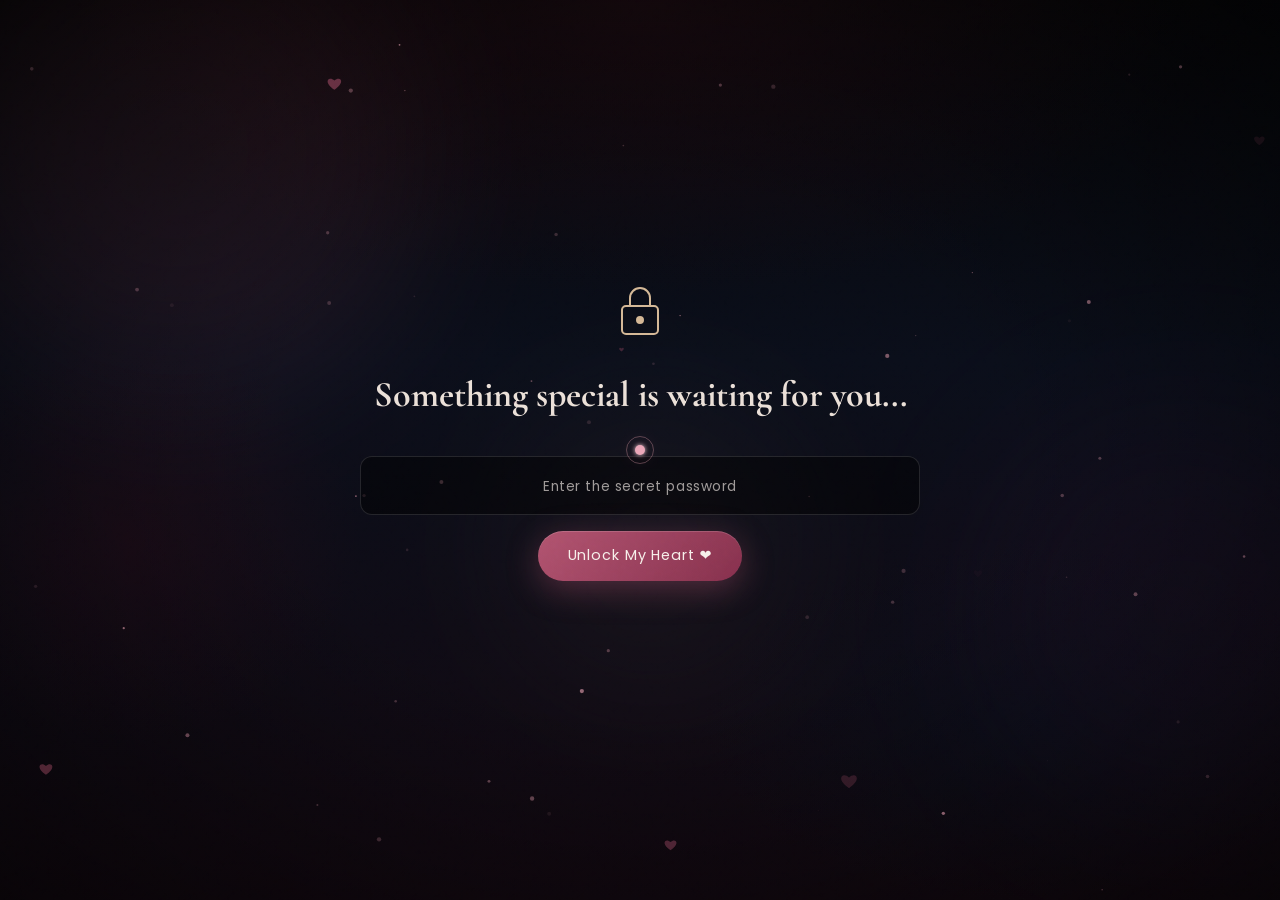
==== commit 5b975a4e: "m" ====
--- a/birthday.html
+++ b/birthday.html
@@ -313,11 +313,6 @@
     <p class="final-sequence__text" id="final-sequence-text"></p>
   </div>
 
-  <button class="music-btn" type="button" aria-label="Toggle music">
-    <span class="eq" aria-hidden="true"><span></span><span></span><span></span><span></span></span>
-    <span class="music-label">♫ Play our song</span>
-  </button>
-
   <script src="https://cdn.jsdelivr.net/npm/gsap@3.12.5/dist/gsap.min.js"></script>
   <script src="https://cdn.jsdelivr.net/npm/gsap@3.12.5/dist/ScrollTrigger.min.js"></script>
   <script src="https://cdn.jsdelivr.net/npm/gsap@3.12.5/dist/TextPlugin.min.js"></script>
